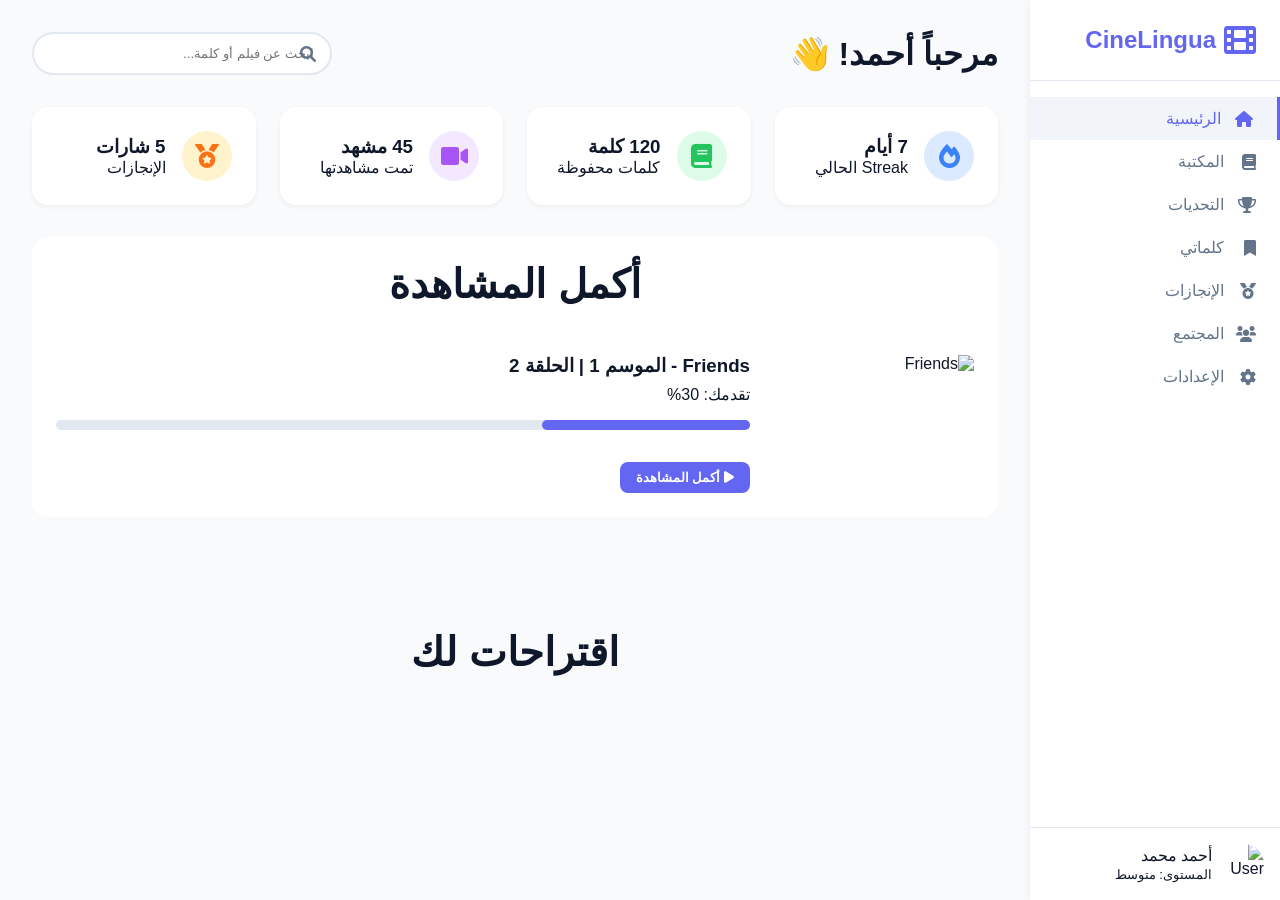
==== dashboard.html @ 458e9bb1 "Add files via upload" ====
<!DOCTYPE html>
<html lang="ar" dir="rtl">
<head>
    <meta charset="UTF-8">
    <meta name="viewport" content="width=device-width, initial-scale=1.0">
    <title>CineLingua - لوحة التحكم</title>
    <link rel="stylesheet" href="style.css">
    <link rel="stylesheet" href="dashboard.css">
    <link rel="stylesheet" href="https://cdnjs.cloudflare.com/ajax/libs/font-awesome/6.0.0/css/all.min.css">
</head>
<body>
    <div class="dashboard">
        <!-- الشريط الجانبي -->
        <aside class="sidebar">
            <div class="logo">
                <i class="fas fa-film"></i>
                <span>CineLingua</span>
            </div>
            <nav class="sidebar-nav">
                <a href="dashboard.html" class="active">
                    <i class="fas fa-home"></i>
                    <span>الرئيسية</span>
                </a>
                <a href="#library">
                    <i class="fas fa-book"></i>
                    <span>المكتبة</span>
                </a>
                <a href="#challenges">
                    <i class="fas fa-trophy"></i>
                    <span>التحديات</span>
                </a>
                <a href="#words">
                    <i class="fas fa-bookmark"></i>
                    <span>كلماتي</span>
                </a>
                <a href="#achievements">
                    <i class="fas fa-medal"></i>
                    <span>الإنجازات</span>
                </a>
                <a href="#community">
                    <i class="fas fa-users"></i>
                    <span>المجتمع</span>
                </a>
                <a href="#settings">
                    <i class="fas fa-cog"></i>
                    <span>الإعدادات</span>
                </a>
            </nav>
            <div class="sidebar-footer">
                <div class="user-info">
                    <img src="https://via.placeholder.com/40" alt="User">
                    <div>
                        <p>أحمد محمد</p>
                        <small>المستوى: متوسط</small>
                    </div>
                </div>
            </div>
        </aside>

        <!-- المحتوى الرئيسي -->
        <main class="main-content">
            <!-- شريط العلوي -->
            <header class="dashboard-header">
                <h1>مرحباً أحمد! 👋</h1>
                <div class="header-search">
                    <i class="fas fa-search"></i>
                    <input type="text" placeholder="ابحث عن فيلم أو كلمة...">
                </div>
            </header>

            <!-- بطاقات التقدم -->
            <div class="progress-cards">
                <div class="progress-card">
                    <div class="card-icon blue">
                        <i class="fas fa-fire"></i>
                    </div>
                    <div class="card-info">
                        <h3>7 أيام</h3>
                        <p>Streak الحالي</p>
                    </div>
                </div>
                <div class="progress-card">
                    <div class="card-icon green">
                        <i class="fas fa-book"></i>
                    </div>
                    <div class="card-info">
                        <h3>120 كلمة</h3>
                        <p>كلمات محفوظة</p>
                    </div>
                </div>
                <div class="progress-card">
                    <div class="card-icon purple">
                        <i class="fas fa-video"></i>
                    </div>
                    <div class="card-info">
                        <h3>45 مشهد</h3>
                        <p>تمت مشاهدتها</p>
                    </div>
                </div>
                <div class="progress-card">
                    <div class="card-icon orange">
                        <i class="fas fa-medal"></i>
                    </div>
                    <div class="card-info">
                        <h3>5 شارات</h3>
                        <p>الإنجازات</p>
                    </div>
                </div>
            </div>

            <!-- متابعة المشاهدة -->
            <section class="continue-watching">
                <h2>أكمل المشاهدة</h2>
                <div class="continue-card">
                    <img src="https://via.placeholder.com/200x120" alt="Friends">
                    <div class="continue-info">
                        <h3>Friends - الموسم 1 | الحلقة 2</h3>
                        <p>تقدمك: 30%</p>
                        <div class="progress-bar">
                            <div class="progress" style="width: 30%"></div>
                        </div>
                        <button class="btn btn-primary" onclick="continueWatching()">
                            <i class="fas fa-play"></i> أكمل المشاهدة
                        </button>
                    </div>
                </div>
            </section>

            <!-- توصيات -->
            <section class="recommendations">
                <h2>اقتراحات لك</h2>
                <div class="movie-grid">
                    <!-- نفس بطاقات الأفلام من قبل -->
                </div>
            </section>
        </main>
    </div>

    <script src="dashboard.js"></script>
</body>
</html>
---- style.css ----
* {
    margin: 0;
    padding: 0;
    box-sizing: border-box;
    font-family: 'Segoe UI', Tahoma, Geneva, Verdana, sans-serif;
}

:root {
    --primary: #6366f1;
    --primary-dark: #4f46e5;
    --secondary: #ec4899;
    --dark: #0f172a;
    --light: #f8fafc;
    --gray: #64748b;
}

body {
    background: var(--light);
    color: var(--dark);
}

/* شريط التنقل */
.navbar {
    background: white;
    box-shadow: 0 2px 10px rgba(0,0,0,0.1);
    position: fixed;
    width: 100%;
    top: 0;
    z-index: 1000;
}

.nav-container {
    max-width: 1200px;
    margin: 0 auto;
    padding: 1rem 2rem;
    display: flex;
    justify-content: space-between;
    align-items: center;
}

.logo {
    display: flex;
    align-items: center;
    gap: 0.5rem;
    font-size: 1.5rem;
    font-weight: bold;
    color: var(--primary);
}

.logo i {
    font-size: 2rem;
}

.nav-menu {
    display: flex;
    gap: 2rem;
    list-style: none;
}

.nav-menu a {
    text-decoration: none;
    color: var(--dark);
    font-weight: 500;
    transition: color 0.3s;
}

.nav-menu a:hover,
.nav-menu a.active {
    color: var(--primary);
}

.nav-buttons {
    display: flex;
    gap: 1rem;
}

.btn {
    padding: 0.5rem 1rem;
    border-radius: 0.5rem;
    text-decoration: none;
    font-weight: 600;
    transition: all 0.3s;
    cursor: pointer;
    border: none;
}

.btn-outline {
    border: 2px solid var(--primary);
    color: var(--primary);
    background: transparent;
}

.btn-outline:hover {
    background: var(--primary);
    color: white;
}

.btn-primary {
    background: var(--primary);
    color: white;
}

.btn-primary:hover {
    background: var(--primary-dark);
    transform: translateY(-2px);
    box-shadow: 0 5px 15px rgba(99, 102, 241, 0.4);
}

/* الهيدر */
.hero {
    height: 100vh;
    position: relative;
    display: flex;
    align-items: center;
    justify-content: center;
    text-align: center;
    color: white;
    margin-top: 60px;
}

.hero-video {
    position: absolute;
    top: 0;
    left: 0;
    width: 100%;
    height: 100%;
    overflow: hidden;
}

#bg-video {
    width: 100%;
    height: 100%;
    object-fit: cover;
}

.hero-overlay {
    position: absolute;
    top: 0;
    left: 0;
    width: 100%;
    height: 100%;
    background: rgba(0,0,0,0.6);
}

.hero-content {
    position: relative;
    z-index: 1;
    max-width: 800px;
    padding: 2rem;
}

.hero-content h1 {
    font-size: 3.5rem;
    margin-bottom: 1rem;
}

.highlight {
    color: var(--primary);
    background: linear-gradient(45deg, var(--primary), var(--secondary));
    -webkit-background-clip: text;
    -webkit-text-fill-color: transparent;
}

.hero-content p {
    font-size: 1.2rem;
    margin-bottom: 2rem;
    opacity: 0.9;
}

.hero-buttons {
    display: flex;
    gap: 1rem;
    justify-content: center;
    margin-bottom: 3rem;
}

.btn-large {
    padding: 1rem 2rem;
    font-size: 1.2rem;
}

.hero-stats {
    display: flex;
    justify-content: center;
    gap: 3rem;
}

.stat {
    display: flex;
    flex-direction: column;
}

.stat-number {
    font-size: 2rem;
    font-weight: bold;
    color: var(--primary);
}

.stat-label {
    font-size: 0.9rem;
    opacity: 0.8;
}

/* الأقسام العامة */
section {
    padding: 5rem 2rem;
}

.container {
    max-width: 1200px;
    margin: 0 auto;
}

h2 {
    font-size: 2.5rem;
    text-align: center;
    margin-bottom: 3rem;
    color: var(--dark);
}

/* شبكة الأفلام */
.movie-grid {
    display: grid;
    grid-template-columns: repeat(auto-fit, minmax(200px, 1fr));
    gap: 2rem;
}

.movie-card {
    background: white;
    border-radius: 1rem;
    overflow: hidden;
    box-shadow: 0 5px 15px rgba(0,0,0,0.1);
    transition: transform 0.3s;
    cursor: pointer;
}

.movie-card:hover {
    transform: translateY(-10px);
}

.movie-card img {
    width: 100%;
    height: 300px;
    object-fit: cover;
}

.movie-info {
    padding: 1rem;
}

.movie-info h3 {
    margin-bottom: 0.5rem;
}

.movie-info p {
    color: var(--gray);
    font-size: 0.9rem;
}

/* الخطوات */
.steps {
    display: grid;
    grid-template-columns: repeat(auto-fit, minmax(250px, 1fr));
    gap: 2rem;
}

.step {
    text-align: center;
    padding: 2rem;
    background: white;
    border-radius: 1rem;
    box-shadow: 0 5px 15px rgba(0,0,0,0.1);
}

.step-icon {
    font-size: 3rem;
    margin-bottom: 1rem;
}

.step h3 {
    margin-bottom: 1rem;
}

.step p {
    color: var(--gray);
}

/* التحديات */
.challenge-cards {
    display: grid;
    grid-template-columns: repeat(auto-fit, minmax(300px, 1fr));
    gap: 2rem;
}

.challenge-card {
    background: white;
    padding: 2rem;
    border-radius: 1rem;
    box-shadow: 0 5px 15px rgba(0,0,0,0.1);
    position: relative;
}

.chadge {
    position: absolute;
    top: 1rem;
    right: 1rem;
    background: var(--secondary);
    color: white;
    padding: 0.25rem 0.5rem;
    border-radius: 0.25rem;
    font-size: 0.8rem;
}

.progress-bar {
    width: 100%;
    height: 10px;
    background: #e2e8f0;
    border-radius: 5px;
    margin: 1rem 0;
}

.progress {
    height: 100%;
    background: var(--primary);
    border-radius: 5px;
}

.btn-small {
    padding: 0.25rem 0.5rem;
    font-size: 0.9rem;
    display: inline-block;
    margin-top: 1rem;
}

/* مودال */
.modal {
    display: none;
    position: fixed;
    top: 0;
    left: 0;
    width: 100%;
    height: 100%;
    background: rgba(0,0,0,0.5);
    z-index: 2000;
    justify-content: center;
    align-items: center;
}

.modal-content {
    background: white;
    padding: 2rem;
    border-radius: 1rem;
    width: 90%;
    max-width: 400px;
    position: relative;
}

.close {
    position: absolute;
    top: 1rem;
    right: 1rem;
    font-size: 1.5rem;
    cursor: pointer;
}

.modal h2 {
    margin-bottom: 2rem;
}

.modal input {
    width: 100%;
    padding: 0.75rem;
    margin-bottom: 1rem;
    border: 2px solid #e2e8f0;
    border-radius: 0.5rem;
}

.btn-full {
    width: 100%;
}

.social-login {
    text-align: center;
    margin-top: 2rem;
}

.btn-google {
    width: 100%;
    padding: 0.75rem;
    background: white;
    border: 2px solid #e2e8f0;
    border-radius: 0.5rem;
    display: flex;
    align-items: center;
    justify-content: center;
    gap: 0.5rem;
    cursor: pointer;
}

/* Footer */
footer {
    background: var(--dark);
    color: white;
    text-align: center;
    padding: 2rem;
}

/* Responsive */
.mobile-menu {
    display: none;
    background: none;
    border: none;
    font-size: 1.5rem;
    cursor: pointer;
}

@media (max-width: 768px) {
    .nav-menu,
    .nav-buttons {
        display: none;
    }
    
    .mobile-menu {
        display: block;
    }
    
    .hero-content h1 {
        font-size: 2rem;
    }
    
    .hero-stats {
        flex-direction: column;
        gap: 1rem;
    }
}

/* زر تغيير اللغة */
.lang-switcher {
    background: transparent;
    border: 2px solid var(--primary);
    color: var(--primary);
    display: flex;
    align-items: center;
    gap: 0.5rem;
    padding: 0.5rem 1rem;
    border-radius: 2rem;
    cursor: pointer;
    transition: all 0.3s;
}

.lang-switcher:hover {
    background: var(--primary);
    color: white;
}

/* تحويل للغة الإنجليزية */
[dir="ltr"] .navbar .nav-menu {
    margin-right: 0;
    margin-left: auto;
}

[dir="ltr"] .hero-content {
    text-align: left;
}

[dir="ltr"] .step {
    text-align: left;
}

/* تعديلات للغة الإنجليزية */
[dir="ltr"] .header-search i {
    right: auto;
    left: 1rem;
}

[dir="ltr"] .header-search input {
    padding: 0.75rem 2.5rem 0.75rem 1rem;
}
---- dashboard.css ----
.dashboard {
    display: flex;
    min-height: 100vh;
}

/* الشريط الجانبي */
.sidebar {
    width: 250px;
    background: white;
    box-shadow: 2px 0 10px rgba(0,0,0,0.1);
    display: flex;
    flex-direction: column;
    position: fixed;
    height: 100vh;
}

.sidebar .logo {
    padding: 1.5rem;
    border-bottom: 1px solid #e2e8f0;
}

.sidebar-nav {
    flex: 1;
    padding: 1rem 0;
}

.sidebar-nav a {
    display: flex;
    align-items: center;
    padding: 0.75rem 1.5rem;
    color: var(--gray);
    text-decoration: none;
    transition: all 0.3s;
    gap: 0.75rem;
}

.sidebar-nav a:hover,
.sidebar-nav a.active {
    background: #f1f5f9;
    color: var(--primary);
    border-right: 3px solid var(--primary);
}

.sidebar-nav i {
    width: 20px;
}

.sidebar-footer {
    padding: 1rem;
    border-top: 1px solid #e2e8f0;
}

.user-info {
    display: flex;
    align-items: center;
    gap: 0.75rem;
}

.user-info img {
    width: 40px;
    height: 40px;
    border-radius: 50%;
}

/* المحتوى الرئيسي */
.main-content {
    flex: 1;
    margin-right: 250px;
    padding: 2rem;
    background: #f8fafc;
}

.dashboard-header {
    display: flex;
    justify-content: space-between;
    align-items: center;
    margin-bottom: 2rem;
}

.header-search {
    position: relative;
}

.header-search i {
    position: absolute;
    right: 1rem;
    top: 50%;
    transform: translateY(-50%);
    color: var(--gray);
}

.header-search input {
    padding: 0.75rem 1rem 0.75rem 2.5rem;
    border: 2px solid #e2e8f0;
    border-radius: 2rem;
    width: 300px;
}

/* بطاقات التقدم */
.progress-cards {
    display: grid;
    grid-template-columns: repeat(auto-fit, minmax(200px, 1fr));
    gap: 1.5rem;
    margin-bottom: 2rem;
}

.progress-card {
    background: white;
    padding: 1.5rem;
    border-radius: 1rem;
    display: flex;
    align-items: center;
    gap: 1rem;
    box-shadow: 0 2px 5px rgba(0,0,0,0.05);
}

.card-icon {
    width: 50px;
    height: 50px;
    border-radius: 50%;
    display: flex;
    align-items: center;
    justify-content: center;
    font-size: 1.5rem;
}

.card-icon.blue {
    background: #dbeafe;
    color: #3b82f6;
}

.card-icon.green {
    background: #dcfce7;
    color: #22c55e;
}

.card-icon.purple {
    background: #f3e8ff;
    color: #a855f7;
}

.card-icon.orange {
    background: #fff3cd;
    color: #f97316;
}

/* متابعة المشاهدة */
.continue-watching {
    background: white;
    padding: 1.5rem;
    border-radius: 1rem;
    margin-bottom: 2rem;
}

.continue-card {
    display: flex;
    gap: 1.5rem;
    margin-top: 1rem;
}

.continue-card img {
    width: 200px;
    border-radius: 0.5rem;
}

.continue-info {
    flex: 1;
}

.continue-info h3 {
    margin-bottom: 0.5rem;
}

.continue-info button {
    margin-top: 1rem;
}
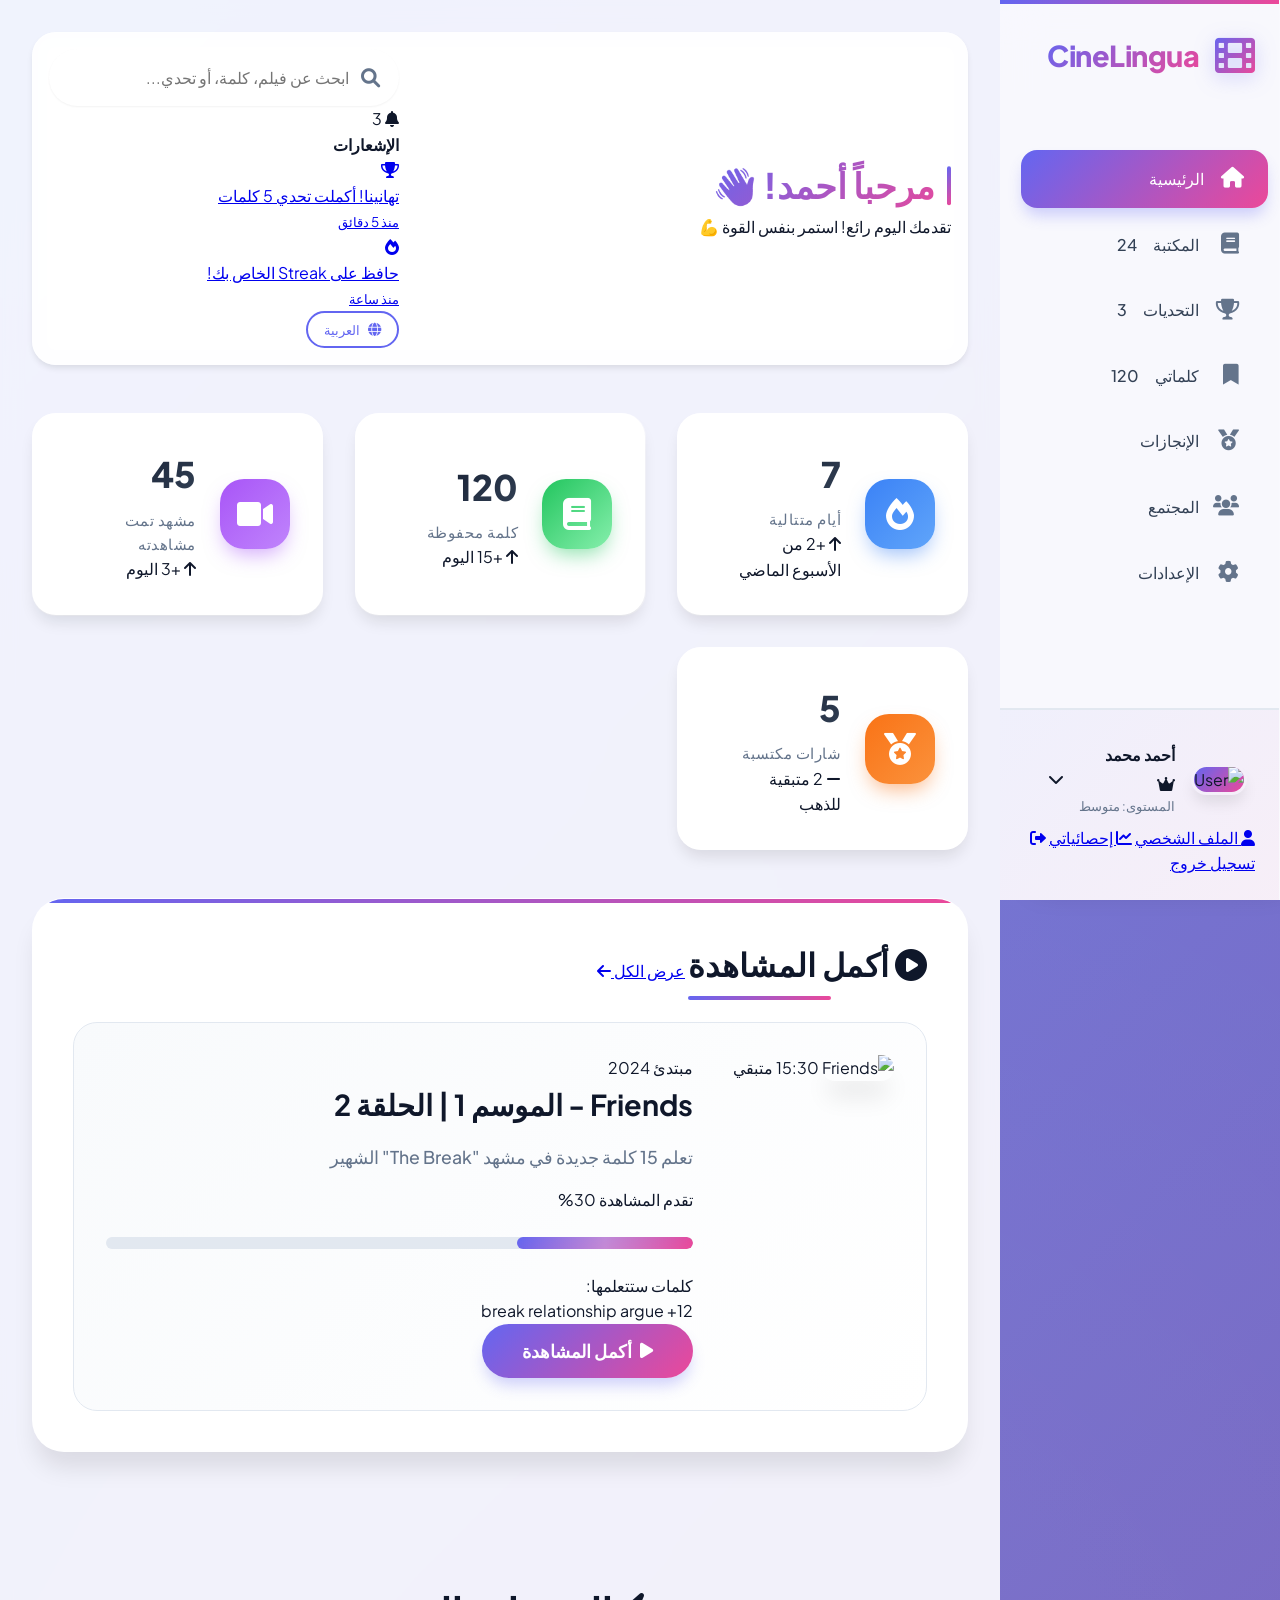
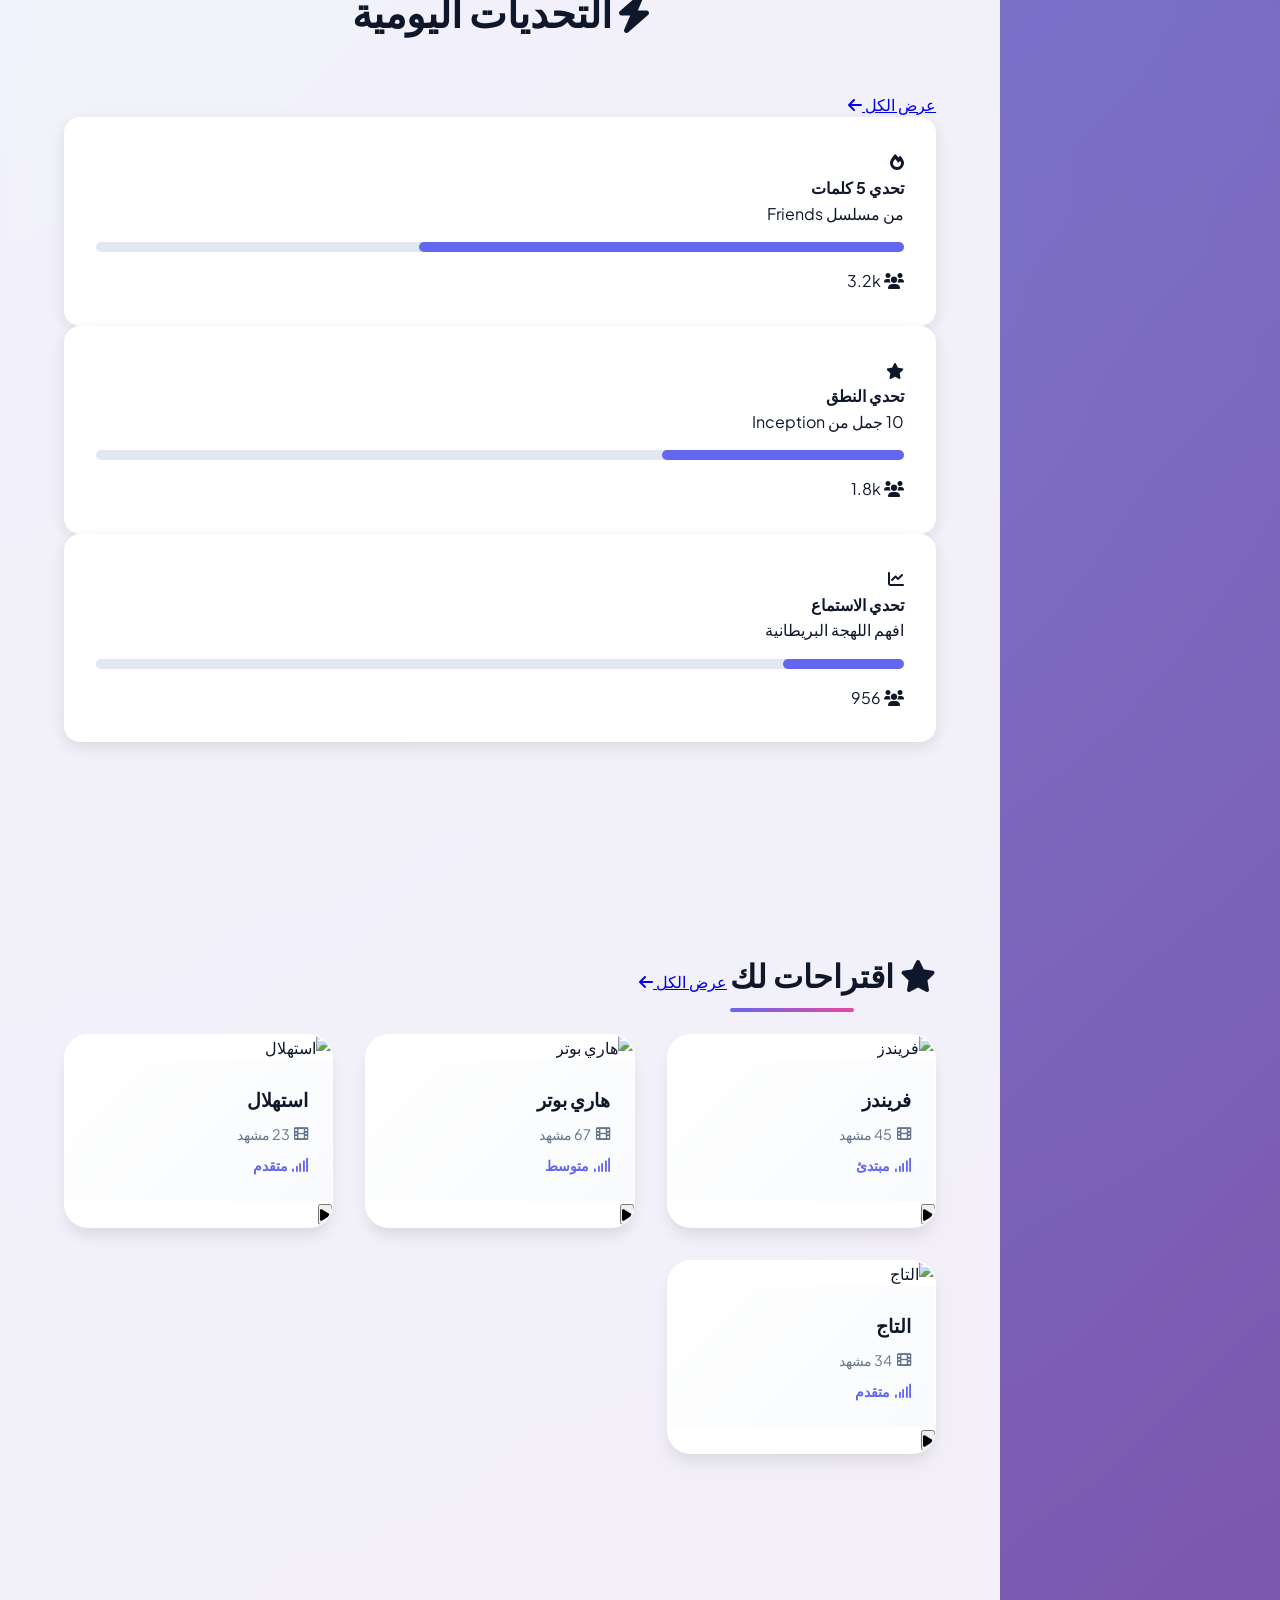
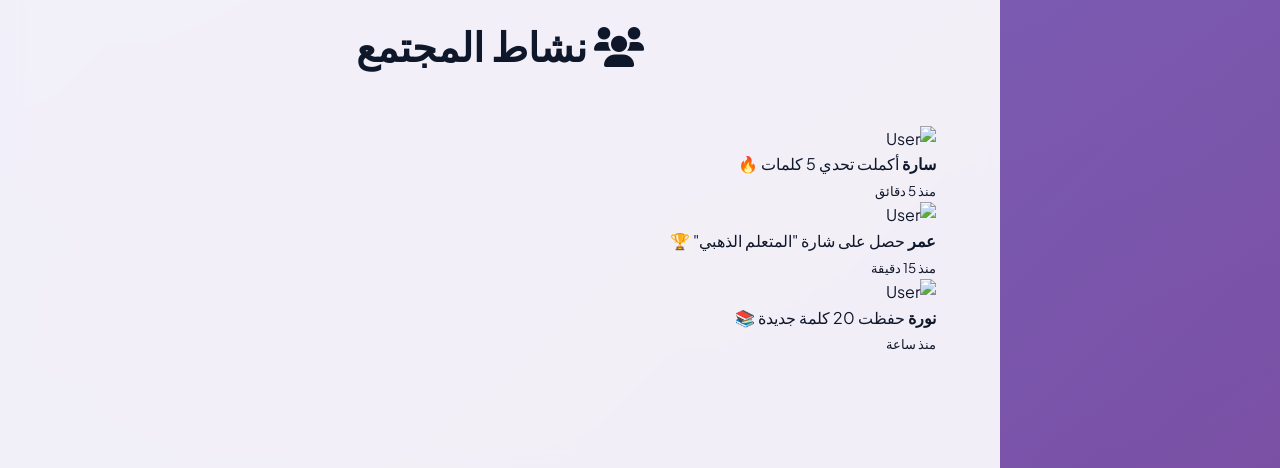
==== commit 7f5a1b9d: "Update dashboard title and enhance sidebar tooltips" ====
--- a/dashboard.html
+++ b/dashboard.html
@@ -3,139 +3,559 @@
 <head>
     <meta charset="UTF-8">
     <meta name="viewport" content="width=device-width, initial-scale=1.0">
-    <title>CineLingua - لوحة التحكم</title>
+    <title>CineLingua | لوحة التحكم - تعلم الإنجليزية بالأفلام</title>
+    
+    <!-- CSS Files -->
     <link rel="stylesheet" href="style.css">
     <link rel="stylesheet" href="dashboard.css">
+    
+    <!-- Font Awesome 6 -->
     <link rel="stylesheet" href="https://cdnjs.cloudflare.com/ajax/libs/font-awesome/6.0.0/css/all.min.css">
+    
+    <!-- Google Fonts - Plus Jakarta Sans -->
+    <link href="https://fonts.googleapis.com/css2?family=Plus+Jakarta+Sans:wght@300;400;500;600;700;800&display=swap" rel="stylesheet">
+    
+    <!-- AOS Animation Library -->
+    <link href="https://unpkg.com/aos@2.3.1/dist/aos.css" rel="stylesheet">
 </head>
 <body>
     <div class="dashboard">
-        <!-- الشريط الجانبي -->
-        <aside class="sidebar">
+        <!-- ======================================== -->
+        <!-- الشريط الجانبي - Sidebar فخم ومتطور -->
+        <!-- ======================================== -->
+        <aside class="sidebar" data-aos="fade-left" data-aos-duration="1000">
+            <!-- الجزء العلوي مع اللوجو -->
             <div class="logo">
                 <i class="fas fa-film"></i>
                 <span>CineLingua</span>
+                <div class="logo-glow"></div>
             </div>
+
+            <!-- قائمة التنقل الرئيسية -->
             <nav class="sidebar-nav">
-                <a href="dashboard.html" class="active">
+                <a href="dashboard.html" class="active" data-tooltip="الصفحة الرئيسية">
                     <i class="fas fa-home"></i>
                     <span>الرئيسية</span>
-                </a>
-                <a href="#library">
+                    <span class="active-indicator"></span>
+                </a>
+                <a href="#library" data-tooltip="مكتبة الأفلام">
                     <i class="fas fa-book"></i>
                     <span>المكتبة</span>
-                </a>
-                <a href="#challenges">
+                    <span class="badge">24</span>
+                </a>
+                <a href="#challenges" data-tooltip="التحديات اليومية">
                     <i class="fas fa-trophy"></i>
                     <span>التحديات</span>
-                </a>
-                <a href="#words">
+                    <span class="badge hot">3</span>
+                </a>
+                <a href="#words" data-tooltip="كلماتي المحفوظة">
                     <i class="fas fa-bookmark"></i>
                     <span>كلماتي</span>
-                </a>
-                <a href="#achievements">
+                    <span class="badge">120</span>
+                </a>
+                <a href="#achievements" data-tooltip="الإنجازات والشارات">
                     <i class="fas fa-medal"></i>
                     <span>الإنجازات</span>
                 </a>
-                <a href="#community">
+                <a href="#community" data-tooltip="مجتمع المتعلمين">
                     <i class="fas fa-users"></i>
                     <span>المجتمع</span>
                 </a>
-                <a href="#settings">
+                <a href="#settings" data-tooltip="الإعدادات">
                     <i class="fas fa-cog"></i>
                     <span>الإعدادات</span>
                 </a>
             </nav>
+
+            <!-- الجزء السفلي مع معلومات المستخدم -->
             <div class="sidebar-footer">
-                <div class="user-info">
-                    <img src="https://via.placeholder.com/40" alt="User">
-                    <div>
-                        <p>أحمد محمد</p>
-                        <small>المستوى: متوسط</small>
-                    </div>
+                <div class="user-info" onclick="openProfile()">
+                    <div class="user-avatar">
+                        <img src="https://ui-avatars.com/api/?name=أحمد+محمد&background=6366f1&color=fff&size=100" alt="User">
+                        <span class="online-status"></span>
+                    </div>
+                    <div class="user-details">
+                        <p class="user-name">أحمد محمد</p>
+                        <div class="user-level">
+                            <i class="fas fa-crown"></i>
+                            <small>المستوى: متوسط</small>
+                        </div>
+                    </div>
+                    <i class="fas fa-chevron-down user-arrow"></i>
+                </div>
+
+                <!-- قائمة سريعة للمستخدم (تظهر عند النقر) -->
+                <div class="user-quick-menu" id="userQuickMenu">
+                    <a href="#profile"><i class="fas fa-user"></i> الملف الشخصي</a>
+                    <a href="#stats"><i class="fas fa-chart-line"></i> إحصائياتي</a>
+                    <a href="#logout"><i class="fas fa-sign-out-alt"></i> تسجيل خروج</a>
                 </div>
             </div>
         </aside>
 
-        <!-- المحتوى الرئيسي -->
+        <!-- ======================================== -->
+        <!-- المحتوى الرئيسي - Main Content -->
+        <!-- ======================================== -->
         <main class="main-content">
-            <!-- شريط العلوي -->
-            <header class="dashboard-header">
-                <h1>مرحباً أحمد! 👋</h1>
-                <div class="header-search">
-                    <i class="fas fa-search"></i>
-                    <input type="text" placeholder="ابحث عن فيلم أو كلمة...">
+            <!-- الخلفية المتحركة -->
+            <div class="background-animation">
+                <div class="gradient-sphere"></div>
+                <div class="gradient-sphere-2"></div>
+                <div class="floating-shapes">
+                    <div class="shape"></div>
+                    <div class="shape"></div>
+                    <div class="shape"></div>
+                </div>
+            </div>
+
+            <!-- ======================================== -->
+            <!-- الهيدر العلوي - Header -->
+            <!-- ======================================== -->
+            <header class="dashboard-header" data-aos="fade-down" data-aos-duration="800">
+                <div class="header-left">
+                    <h1>
+                        مرحباً أحمد! 
+                        <span class="wave-emoji">👋</span>
+                    </h1>
+                    <p class="welcome-message">تقدمك اليوم رائع! استمر بنفس القوة 💪</p>
+                </div>
+
+                <div class="header-right">
+                    <!-- شريط البحث المتطور -->
+                    <div class="header-search">
+                        <i class="fas fa-search"></i>
+                        <input type="text" placeholder="ابحث عن فيلم، كلمة، أو تحدي..." id="searchInput">
+                        <div class="search-suggestions" id="searchSuggestions">
+                            <!-- تظهر الاقتراحات هنا -->
+                        </div>
+                    </div>
+
+                    <!-- الإشعارات -->
+                    <div class="notifications">
+                        <i class="fas fa-bell"></i>
+                        <span class="notification-badge">3</span>
+                        <div class="notifications-dropdown">
+                            <h4>الإشعارات</h4>
+                            <a href="#" class="notification-item unread">
+                                <i class="fas fa-trophy"></i>
+                                <div>
+                                    <p>تهانينا! أكملت تحدي 5 كلمات</p>
+                                    <small>منذ 5 دقائق</small>
+                                </div>
+                            </a>
+                            <a href="#" class="notification-item">
+                                <i class="fas fa-fire"></i>
+                                <div>
+                                    <p>حافظ على Streak الخاص بك!</p>
+                                    <small>منذ ساعة</small>
+                                </div>
+                            </a>
+                        </div>
+                    </div>
+
+                    <!-- زر تغيير اللغة -->
+                    <button class="lang-switcher" onclick="toggleLanguage()">
+                        <i class="fas fa-globe"></i>
+                        <span id="currentLang">العربية</span>
+                    </button>
                 </div>
             </header>
 
-            <!-- بطاقات التقدم -->
+            <!-- ======================================== -->
+            <!-- بطاقات التقدم - Progress Cards -->
+            <!-- ======================================== -->
             <div class="progress-cards">
-                <div class="progress-card">
-                    <div class="card-icon blue">
+                <div class="progress-card" data-aos="fade-up" data-aos-delay="100">
+                    <div class="card-icon blue floating">
                         <i class="fas fa-fire"></i>
                     </div>
                     <div class="card-info">
-                        <h3>7 أيام</h3>
-                        <p>Streak الحالي</p>
-                    </div>
-                </div>
-                <div class="progress-card">
-                    <div class="card-icon green">
+                        <h3 id="streakCount">7</h3>
+                        <p>أيام متتالية</p>
+                        <span class="card-trend positive">
+                            <i class="fas fa-arrow-up"></i> +2 من الأسبوع الماضي
+                        </span>
+                    </div>
+                    <div class="card-glow"></div>
+                </div>
+
+                <div class="progress-card" data-aos="fade-up" data-aos-delay="200">
+                    <div class="card-icon green floating" style="animation-delay: 0.2s;">
                         <i class="fas fa-book"></i>
                     </div>
                     <div class="card-info">
-                        <h3>120 كلمة</h3>
-                        <p>كلمات محفوظة</p>
-                    </div>
-                </div>
-                <div class="progress-card">
-                    <div class="card-icon purple">
+                        <h3 id="wordsCount">120</h3>
+                        <p>كلمة محفوظة</p>
+                        <span class="card-trend positive">
+                            <i class="fas fa-arrow-up"></i> +15 اليوم
+                        </span>
+                    </div>
+                    <div class="card-glow"></div>
+                </div>
+
+                <div class="progress-card" data-aos="fade-up" data-aos-delay="300">
+                    <div class="card-icon purple floating" style="animation-delay: 0.4s;">
                         <i class="fas fa-video"></i>
                     </div>
                     <div class="card-info">
-                        <h3>45 مشهد</h3>
-                        <p>تمت مشاهدتها</p>
-                    </div>
-                </div>
-                <div class="progress-card">
-                    <div class="card-icon orange">
+                        <h3 id="scenesCount">45</h3>
+                        <p>مشهد تمت مشاهدته</p>
+                        <span class="card-trend positive">
+                            <i class="fas fa-arrow-up"></i> +3 اليوم
+                        </span>
+                    </div>
+                    <div class="card-glow"></div>
+                </div>
+
+                <div class="progress-card" data-aos="fade-up" data-aos-delay="400">
+                    <div class="card-icon orange floating" style="animation-delay: 0.6s;">
                         <i class="fas fa-medal"></i>
                     </div>
                     <div class="card-info">
-                        <h3>5 شارات</h3>
-                        <p>الإنجازات</p>
-                    </div>
+                        <h3 id="achievementsCount">5</h3>
+                        <p>شارات مكتسبة</p>
+                        <span class="card-trend neutral">
+                            <i class="fas fa-minus"></i> 2 متبقية للذهب
+                        </span>
+                    </div>
+                    <div class="card-glow"></div>
                 </div>
             </div>
 
-            <!-- متابعة المشاهدة -->
-            <section class="continue-watching">
-                <h2>أكمل المشاهدة</h2>
-                <div class="continue-card">
-                    <img src="https://via.placeholder.com/200x120" alt="Friends">
+            <!-- ======================================== -->
+            <!-- قسم متابعة المشاهدة - Continue Watching -->
+            <!-- ======================================== -->
+            <section class="continue-watching" data-aos="fade-up" data-aos-duration="1000">
+                <div class="section-header">
+                    <h2>
+                        <i class="fas fa-play-circle"></i>
+                        أكمل المشاهدة
+                    </h2>
+                    <a href="#library" class="view-all">
+                        عرض الكل <i class="fas fa-arrow-left"></i>
+                    </a>
+                </div>
+
+                <div class="continue-card" onclick="continueWatching()">
+                    <div class="continue-image">
+                        <img src="https://images.unsplash.com/photo-1584905068096-36e8c5d0e63b?w=400" alt="Friends">
+                        <span class="duration">15:30 متبقي</span>
+                    </div>
                     <div class="continue-info">
+                        <div class="movie-meta">
+                            <span class="movie-level beginner">مبتدئ</span>
+                            <span class="movie-year">2024</span>
+                        </div>
                         <h3>Friends - الموسم 1 | الحلقة 2</h3>
-                        <p>تقدمك: 30%</p>
-                        <div class="progress-bar">
-                            <div class="progress" style="width: 30%"></div>
-                        </div>
-                        <button class="btn btn-primary" onclick="continueWatching()">
-                            <i class="fas fa-play"></i> أكمل المشاهدة
+                        <p class="movie-description">تعلم 15 كلمة جديدة في مشهد "The Break" الشهير</p>
+                        
+                        <!-- شريط التقدم -->
+                        <div class="progress-section">
+                            <div class="progress-header">
+                                <span>تقدم المشاهدة</span>
+                                <span class="progress-percentage">30%</span>
+                            </div>
+                            <div class="progress-bar">
+                                <div class="progress" style="width: 30%">
+                                    <div class="progress-glow"></div>
+                                </div>
+                            </div>
+                        </div>
+
+                        <!-- الكلمات المستفادة -->
+                        <div class="learned-words">
+                            <span class="words-label">كلمات ستتعلمها:</span>
+                            <div class="word-chips">
+                                <span class="word-chip">break</span>
+                                <span class="word-chip">relationship</span>
+                                <span class="word-chip">argue</span>
+                                <span class="word-chip">+12</span>
+                            </div>
+                        </div>
+
+                        <button class="btn btn-primary continue-btn">
+                            <i class="fas fa-play"></i>
+                            أكمل المشاهدة
                         </button>
                     </div>
                 </div>
             </section>
 
-            <!-- توصيات -->
-            <section class="recommendations">
-                <h2>اقتراحات لك</h2>
-                <div class="movie-grid">
-                    <!-- نفس بطاقات الأفلام من قبل -->
+            <!-- ======================================== -->
+            <!-- التحديات اليومية - Daily Challenges -->
+            <!-- ======================================== -->
+            <section class="daily-challenges" data-aos="fade-up" data-aos-duration="1000">
+                <div class="section-header">
+                    <h2>
+                        <i class="fas fa-bolt"></i>
+                        التحديات اليومية
+                    </h2>
+                    <a href="#challenges" class="view-all">
+                        عرض الكل <i class="fas fa-arrow-left"></i>
+                    </a>
+                </div>
+
+                <div class="challenges-grid">
+                    <div class="challenge-card" onclick="joinChallenge(1)">
+                        <div class="challenge-icon hot">
+                            <i class="fas fa-fire"></i>
+                        </div>
+                        <div class="challenge-info">
+                            <h4>تحدي 5 كلمات</h4>
+                            <p>من مسلسل Friends</p>
+                            <div class="challenge-progress">
+                                <div class="progress-bar small">
+                                    <div class="progress" style="width: 60%"></div>
+                                </div>
+                                <span class="participants">
+                                    <i class="fas fa-users"></i> 3.2k
+                                </span>
+                            </div>
+                        </div>
+                    </div>
+
+                    <div class="challenge-card" onclick="joinChallenge(2)">
+                        <div class="challenge-icon new">
+                            <i class="fas fa-star"></i>
+                        </div>
+                        <div class="challenge-info">
+                            <h4>تحدي النطق</h4>
+                            <p>10 جمل من Inception</p>
+                            <div class="challenge-progress">
+                                <div class="progress-bar small">
+                                    <div class="progress" style="width: 30%"></div>
+                                </div>
+                                <span class="participants">
+                                    <i class="fas fa-users"></i> 1.8k
+                                </span>
+                            </div>
+                        </div>
+                    </div>
+
+                    <div class="challenge-card" onclick="joinChallenge(3)">
+                        <div class="challenge-icon trending">
+                            <i class="fas fa-chart-line"></i>
+                        </div>
+                        <div class="challenge-info">
+                            <h4>تحدي الاستماع</h4>
+                            <p>افهم اللهجة البريطانية</p>
+                            <div class="challenge-progress">
+                                <div class="progress-bar small">
+                                    <div class="progress" style="width: 15%"></div>
+                                </div>
+                                <span class="participants">
+                                    <i class="fas fa-users"></i> 956
+                                </span>
+                            </div>
+                        </div>
+                    </div>
+                </div>
+            </section>
+
+            <!-- ======================================== -->
+            <!-- توصيات مخصصة - Recommendations -->
+            <!-- ======================================== -->
+            <section class="recommendations" data-aos="fade-up" data-aos-duration="1000">
+                <div class="section-header">
+                    <h2>
+                        <i class="fas fa-star"></i>
+                        اقتراحات لك
+                    </h2>
+                    <a href="#library" class="view-all">
+                        عرض الكل <i class="fas fa-arrow-left"></i>
+                    </a>
+                </div>
+
+                <div class="movie-grid" id="movieGrid">
+                    <!-- الأفلام تتحط هنا بالجافاسكريبت -->
+                </div>
+            </section>
+
+            <!-- ======================================== -->
+            <!-- نشاط المجتمع - Community Activity -->
+            <!-- ======================================== -->
+            <section class="community-activity" data-aos="fade-up" data-aos-duration="1000">
+                <div class="section-header">
+                    <h2>
+                        <i class="fas fa-users"></i>
+                        نشاط المجتمع
+                    </h2>
+                </div>
+
+                <div class="activity-feed">
+                    <div class="activity-item">
+                        <img src="https://ui-avatars.com/api/?name=Sara&background=ec4899&color=fff" alt="User">
+                        <div class="activity-content">
+                            <p><strong>سارة</strong> أكملت تحدي 5 كلمات 🔥</p>
+                            <small>منذ 5 دقائق</small>
+                        </div>
+                    </div>
+
+                    <div class="activity-item">
+                        <img src="https://ui-avatars.com/api/?name=Omar&background=6366f1&color=fff" alt="User">
+                        <div class="activity-content">
+                            <p><strong>عمر</strong> حصل على شارة "المتعلم الذهبي" 🏆</p>
+                            <small>منذ 15 دقيقة</small>
+                        </div>
+                    </div>
+
+                    <div class="activity-item">
+                        <img src="https://ui-avatars.com/api/?name=Nora&background=22c55e&color=fff" alt="User">
+                        <div class="activity-content">
+                            <p><strong>نورة</strong> حفظت 20 كلمة جديدة 📚</p>
+                            <small>منذ ساعة</small>
+                        </div>
+                    </div>
                 </div>
             </section>
         </main>
     </div>
 
+    <!-- ======================================== -->
+    <!-- JavaScript Files -->
+    <!-- ======================================== -->
+    <script src="https://unpkg.com/aos@2.3.1/dist/aos.js"></script>
+    <script src="translations.js"></script>
     <script src="dashboard.js"></script>
+
+    <script>
+        // تهيئة AOS للأنيميشن
+        AOS.init({
+            once: true,
+            duration: 1000,
+        });
+
+        // بيانات الأفلام للتوصيات
+        const movies = [
+            {
+                id: 1,
+                title: { ar: "فريندز", en: "Friends" },
+                image: "https://images.unsplash.com/photo-1584905068096-36e8c5d0e63b?w=300",
+                level: { ar: "مبتدئ", en: "Beginner" },
+                scenes: 45
+            },
+            {
+                id: 2,
+                title: { ar: "هاري بوتر", en: "Harry Potter" },
+                image: "https://images.unsplash.com/photo-1551024506-0bccd828d307?w=300",
+                level: { ar: "متوسط", en: "Intermediate" },
+                scenes: 67
+            },
+            {
+                id: 3,
+                title: { ar: "استهلال", en: "Inception" },
+                image: "https://images.unsplash.com/photo-1535016120720-40c646be5580?w=300",
+                level: { ar: "متقدم", en: "Advanced" },
+                scenes: 23
+            },
+            {
+                id: 4,
+                title: { ar: "التاج", en: "The Crown" },
+                image: "https://images.unsplash.com/photo-1580136579312-94651dfd596d?w=300",
+                level: { ar: "متقدم", en: "Advanced" },
+                scenes: 34
+            }
+        ];
+
+        // تحميل الأفلام
+        function loadMovies() {
+            const movieGrid = document.getElementById('movieGrid');
+            if (movieGrid) {
+                movieGrid.innerHTML = '';
+                movies.forEach(movie => {
+                    const currentLang = window.currentLanguage || 'ar';
+                    const title = movie.title[currentLang];
+                    const level = movie.level[currentLang];
+                    
+                    movieGrid.innerHTML += `
+                        <div class="movie-card" onclick="goToMovie(${movie.id})">
+                            <img src="${movie.image}" alt="${title}" loading="lazy">
+                            <div class="movie-info">
+                                <h3>${title}</h3>
+                                <p><i class="fas fa-film"></i> ${movie.scenes} مشهد</p>
+                                <p><i class="fas fa-signal"></i> ${level}</p>
+                            </div>
+                            <div class="movie-overlay">
+                                <button class="play-btn"><i class="fas fa-play"></i></button>
+                            </div>
+                        </div>
+                    `;
+                });
+            }
+        }
+
+        // تشغيل عند تحميل الصفحة
+        document.addEventListener('DOMContentLoaded', () => {
+            loadMovies();
+            
+            // تحديث الإحصائيات بشكل حي
+            updateLiveStats();
+        });
+
+        // تحديث الإحصائيات
+        function updateLiveStats() {
+            // محاكاة تحديث الأرقام
+            const streakEl = document.getElementById('streakCount');
+            const wordsEl = document.getElementById('wordsCount');
+            const scenesEl = document.getElementById('scenesCount');
+            const achievementsEl = document.getElementById('achievementsCount');
+            
+            if (streakEl) {
+                setInterval(() => {
+                    streakEl.textContent = 7 + Math.floor(Math.random() * 2);
+                }, 10000);
+            }
+        }
+
+        // دوال التفاعل
+        function continueWatching() {
+            window.location.href = 'watch.html?movie=1&scene=2';
+        }
+
+        function goToMovie(movieId) {
+            window.location.href = `watch.html?movie=${movieId}`;
+        }
+
+        function joinChallenge(challengeId) {
+            window.location.href = `challenge.html?id=${challengeId}`;
+        }
+
+        function openProfile() {
+            document.getElementById('userQuickMenu').classList.toggle('show');
+        }
+
+        // إغلاق القائمة عند النقر خارجها
+        document.addEventListener('click', (e) => {
+            if (!e.target.closest('.user-info')) {
+                document.getElementById('userQuickMenu')?.classList.remove('show');
+            }
+        });
+
+        // البحث التفاعلي
+        const searchInput = document.getElementById('searchInput');
+        const searchSuggestions = document.getElementById('searchSuggestions');
+
+        searchInput?.addEventListener('input', (e) => {
+            const query = e.target.value;
+            if (query.length > 2) {
+                // محاكاة نتائج البحث
+                searchSuggestions.innerHTML = `
+                    <a href="#"><i class="fas fa-film"></i> Friends</a>
+                    <a href="#"><i class="fas fa-bookmark"></i> break (word)</a>
+                    <a href="#"><i class="fas fa-trophy"></i> Pronunciation Challenge</a>
+                `;
+                searchSuggestions.style.display = 'block';
+            } else {
+                searchSuggestions.style.display = 'none';
+            }
+        });
+
+        // إخفاء الاقتراحات عند النقر خارجها
+        document.addEventListener('click', (e) => {
+            if (!e.target.closest('.header-search')) {
+                searchSuggestions.style.display = 'none';
+            }
+        });
+    </script>
 </body>
-</html>+                            </html>
--- a/dashboard.css
+++ b/dashboard.css
@@ -1,176 +1,1036 @@
+/* ======================================== */
+/* ROOT VARIABLES & DEFAULTS */
+/* ======================================== */
+:root {
+    --primary: #6366f1;
+    --primary-dark: #4f46e5;
+    --primary-light: #818cf8;
+    --secondary: #ec4899;
+    --secondary-dark: #db2777;
+    --secondary-light: #f472b6;
+    --dark: #0f172a;
+    --darker: #020617;
+    --light: #f8fafc;
+    --lighter: #ffffff;
+    --gray: #64748b;
+    --gray-light: #94a3b8;
+    --gray-dark: #334155;
+    --success: #22c55e;
+    --success-light: #86efac;
+    --warning: #f59e0b;
+    --danger: #ef4444;
+    --info: #3b82f6;
+    --border: #e2e8f0;
+    --border-dark: #cbd5e1;
+    --shadow-sm: 0 1px 2px 0 rgb(0 0 0 / 0.05);
+    --shadow: 0 4px 6px -1px rgb(0 0 0 / 0.1);
+    --shadow-md: 0 10px 15px -3px rgb(0 0 0 / 0.1);
+    --shadow-lg: 0 20px 25px -5px rgb(0 0 0 / 0.1);
+    --shadow-xl: 0 25px 50px -12px rgb(0 0 0 / 0.25);
+    --shadow-primary: 0 10px 15px -3px rgba(99, 102, 241, 0.3);
+    --shadow-secondary: 0 10px 15px -3px rgba(236, 72, 153, 0.3);
+    --gradient-primary: linear-gradient(135deg, var(--primary), var(--secondary));
+    --gradient-dark: linear-gradient(135deg, var(--dark), var(--darker));
+    --gradient-success: linear-gradient(135deg, #22c55e, #86efac);
+    --gradient-warning: linear-gradient(135deg, #f59e0b, #fbbf24);
+    --gradient-info: linear-gradient(135deg, #3b82f6, #60a5fa);
+    --radius-sm: 0.5rem;
+    --radius: 1rem;
+    --radius-lg: 1.5rem;
+    --radius-xl: 2rem;
+    --radius-full: 9999px;
+    --transition: all 0.3s cubic-bezier(0.4, 0, 0.2, 1);
+    --transition-slow: all 0.5s cubic-bezier(0.4, 0, 0.2, 1);
+    --transition-bounce: all 0.5s cubic-bezier(0.68, -0.55, 0.265, 1.55);
+}
+
+* {
+    margin: 0;
+    padding: 0;
+    box-sizing: border-box;
+    font-family: 'Plus Jakarta Sans', 'Segoe UI', Tahoma, Geneva, Verdana, sans-serif;
+}
+
+body {
+    background: var(--light);
+    color: var(--dark);
+    line-height: 1.6;
+    overflow-x: hidden;
+}
+
+/* ======================================== */
+/* DASHBOARD LAYOUT */
+/* ======================================== */
 .dashboard {
     display: flex;
     min-height: 100vh;
-}
-
-/* الشريط الجانبي */
+    background: linear-gradient(135deg, #667eea 0%, #764ba2 100%);
+    position: relative;
+    overflow: hidden;
+}
+
+.dashboard::before {
+    content: '';
+    position: absolute;
+    top: -50%;
+    right: -50%;
+    width: 200%;
+    height: 200%;
+    background: radial-gradient(circle, rgba(255,255,255,0.1) 0%, transparent 70%);
+    animation: rotate 30s linear infinite;
+}
+
+@keyframes rotate {
+    from { transform: rotate(0deg); }
+    to { transform: rotate(360deg); }
+}
+
+/* ======================================== */
+/* SIDEBAR - فخم ومتطور */
+/* ======================================== */
 .sidebar {
-    width: 250px;
-    background: white;
-    box-shadow: 2px 0 10px rgba(0,0,0,0.1);
+    width: 280px;
+    background: rgba(255, 255, 255, 0.95);
+    backdrop-filter: blur(20px);
+    -webkit-backdrop-filter: blur(20px);
+    border-right: 1px solid rgba(255, 255, 255, 0.2);
+    box-shadow: 20px 0 30px -15px rgba(0, 0, 0, 0.2);
     display: flex;
     flex-direction: column;
     position: fixed;
     height: 100vh;
+    z-index: 100;
+    transition: var(--transition-bounce);
+}
+
+.sidebar:hover {
+    box-shadow: 30px 0 40px -15px rgba(99, 102, 241, 0.3);
 }
 
 .sidebar .logo {
-    padding: 1.5rem;
-    border-bottom: 1px solid #e2e8f0;
+    padding: 2rem 1.5rem;
+    border-bottom: 2px solid var(--gradient-primary);
+    position: relative;
+    overflow: hidden;
+}
+
+.sidebar .logo::before {
+    content: '';
+    position: absolute;
+    top: 0;
+    left: 0;
+    right: 0;
+    height: 4px;
+    background: var(--gradient-primary);
+    animation: shimmer 2s infinite;
+}
+
+@keyframes shimmer {
+    0% { transform: translateX(-100%); }
+    100% { transform: translateX(100%); }
+}
+
+.sidebar .logo i {
+    font-size: 2.5rem;
+    background: var(--gradient-primary);
+    -webkit-background-clip: text;
+    -webkit-text-fill-color: transparent;
+    margin-left: 0.5rem;
+    filter: drop-shadow(0 5px 10px rgba(99, 102, 241, 0.3));
+}
+
+.sidebar .logo span {
+    font-size: 1.8rem;
+    font-weight: 800;
+    background: var(--gradient-primary);
+    -webkit-background-clip: text;
+    -webkit-text-fill-color: transparent;
+    letter-spacing: -0.5px;
 }
 
 .sidebar-nav {
     flex: 1;
-    padding: 1rem 0;
+    padding: 2rem 0;
 }
 
 .sidebar-nav a {
     display: flex;
     align-items: center;
-    padding: 0.75rem 1.5rem;
-    color: var(--gray);
+    padding: 1rem 1.5rem;
+    margin: 0.5rem 1rem;
+    color: var(--gray-dark);
     text-decoration: none;
-    transition: all 0.3s;
-    gap: 0.75rem;
+    transition: var(--transition);
+    gap: 1rem;
+    border-radius: var(--radius);
+    position: relative;
+    overflow: hidden;
+    font-weight: 500;
+}
+
+.sidebar-nav a::before {
+    content: '';
+    position: absolute;
+    left: 0;
+    top: 0;
+    height: 100%;
+    width: 0;
+    background: var(--gradient-primary);
+    opacity: 0.1;
+    transition: var(--transition);
+    z-index: -1;
+}
+
+.sidebar-nav a:hover::before,
+.sidebar-nav a.active::before {
+    width: 100%;
 }
 
 .sidebar-nav a:hover,
 .sidebar-nav a.active {
-    background: #f1f5f9;
     color: var(--primary);
-    border-right: 3px solid var(--primary);
+    transform: translateX(5px);
+    box-shadow: var(--shadow-md);
+}
+
+.sidebar-nav a.active {
+    background: var(--gradient-primary);
+    color: white;
+    box-shadow: var(--shadow-primary);
+}
+
+.sidebar-nav a.active i {
+    color: white;
 }
 
 .sidebar-nav i {
-    width: 20px;
+    width: 24px;
+    font-size: 1.3rem;
+    color: var(--gray);
+    transition: var(--transition);
+}
+
+.sidebar-nav a:hover i {
+    color: var(--primary);
+    transform: scale(1.1);
 }
 
 .sidebar-footer {
-    padding: 1rem;
-    border-top: 1px solid #e2e8f0;
+    padding: 1.5rem;
+    border-top: 2px solid var(--border);
+    background: linear-gradient(135deg, rgba(99, 102, 241, 0.05), rgba(236, 72, 153, 0.05));
 }
 
 .user-info {
     display: flex;
     align-items: center;
-    gap: 0.75rem;
+    gap: 1rem;
+    padding: 0.5rem;
+    border-radius: var(--radius);
+    transition: var(--transition);
+    cursor: pointer;
+}
+
+.user-info:hover {
+    background: rgba(99, 102, 241, 0.1);
+    transform: translateY(-2px);
 }
 
 .user-info img {
-    width: 40px;
-    height: 40px;
-    border-radius: 50%;
-}
-
-/* المحتوى الرئيسي */
+    width: 50px;
+    height: 50px;
+    border-radius: var(--radius-full);
+    border: 3px solid transparent;
+    background: var(--gradient-primary);
+    background-clip: padding-box;
+    box-shadow: var(--shadow-md);
+    transition: var(--transition);
+}
+
+.user-info:hover img {
+    transform: scale(1.05);
+    border-color: var(--primary);
+}
+
+.user-info div p {
+    font-weight: 700;
+    color: var(--dark);
+    margin-bottom: 0.2rem;
+}
+
+.user-info div small {
+    color: var(--gray);
+    font-size: 0.8rem;
+    display: flex;
+    align-items: center;
+    gap: 0.3rem;
+}
+
+.user-info div small i {
+    color: var(--success);
+    font-size: 0.6rem;
+}
+
+/* ======================================== */
+/* MAIN CONTENT */
+/* ======================================== */
 .main-content {
     flex: 1;
-    margin-right: 250px;
+    margin-right: 280px;
     padding: 2rem;
-    background: #f8fafc;
-}
-
+    background: rgba(255, 255, 255, 0.9);
+    backdrop-filter: blur(10px);
+    -webkit-backdrop-filter: blur(10px);
+    min-height: 100vh;
+    position: relative;
+    z-index: 1;
+}
+
+/* ======================================== */
+/* DASHBOARD HEADER - فخم جداً */
+/* ======================================== */
 .dashboard-header {
     display: flex;
     justify-content: space-between;
     align-items: center;
-    margin-bottom: 2rem;
+    margin-bottom: 3rem;
+    padding: 1rem;
+    background: rgba(255, 255, 255, 0.8);
+    backdrop-filter: blur(10px);
+    -webkit-backdrop-filter: blur(10px);
+    border-radius: var(--radius-lg);
+    box-shadow: var(--shadow);
+    border: 1px solid rgba(255, 255, 255, 0.5);
+}
+
+.dashboard-header h1 {
+    font-size: 2.2rem;
+    font-weight: 800;
+    background: var(--gradient-primary);
+    -webkit-background-clip: text;
+    -webkit-text-fill-color: transparent;
+    position: relative;
+    padding-right: 1rem;
+}
+
+.dashboard-header h1::after {
+    content: '';
+    position: absolute;
+    right: 0;
+    top: 50%;
+    transform: translateY(-50%);
+    width: 4px;
+    height: 70%;
+    background: var(--gradient-primary);
+    border-radius: var(--radius-full);
 }
 
 .header-search {
     position: relative;
+    min-width: 350px;
 }
 
 .header-search i {
     position: absolute;
-    right: 1rem;
+    right: 1.2rem;
     top: 50%;
     transform: translateY(-50%);
     color: var(--gray);
+    font-size: 1.2rem;
+    transition: var(--transition);
+    z-index: 2;
 }
 
 .header-search input {
-    padding: 0.75rem 1rem 0.75rem 2.5rem;
-    border: 2px solid #e2e8f0;
-    border-radius: 2rem;
-    width: 300px;
-}
-
-/* بطاقات التقدم */
+    width: 100%;
+    padding: 1rem 3rem 1rem 1.5rem;
+    border: 2px solid transparent;
+    background: white;
+    border-radius: var(--radius-full);
+    font-size: 1rem;
+    transition: var(--transition);
+    box-shadow: var(--shadow-sm);
+}
+
+.header-search input:focus {
+    outline: none;
+    border-color: var(--primary);
+    box-shadow: var(--shadow-primary);
+    transform: scale(1.02);
+}
+
+.header-search input:focus + i {
+    color: var(--primary);
+    transform: translateY(-50%) scale(1.1);
+}
+
+/* ======================================== */
+/* PROGRESS CARDS - بطاقات تفاعلية */
+/* ======================================== */
 .progress-cards {
     display: grid;
-    grid-template-columns: repeat(auto-fit, minmax(200px, 1fr));
-    gap: 1.5rem;
-    margin-bottom: 2rem;
+    grid-template-columns: repeat(auto-fit, minmax(260px, 1fr));
+    gap: 2rem;
+    margin-bottom: 3rem;
 }
 
 .progress-card {
     background: white;
-    padding: 1.5rem;
-    border-radius: 1rem;
+    padding: 2rem;
+    border-radius: var(--radius-lg);
     display: flex;
     align-items: center;
-    gap: 1rem;
-    box-shadow: 0 2px 5px rgba(0,0,0,0.05);
+    gap: 1.5rem;
+    box-shadow: var(--shadow-md);
+    transition: var(--transition-bounce);
+    position: relative;
+    overflow: hidden;
+    border: 1px solid rgba(255, 255, 255, 0.3);
+    backdrop-filter: blur(10px);
+    cursor: pointer;
+}
+
+.progress-card::before {
+    content: '';
+    position: absolute;
+    top: 0;
+    left: 0;
+    right: 0;
+    bottom: 0;
+    background: var(--gradient-primary);
+    opacity: 0;
+    transition: var(--transition);
+    z-index: 0;
+}
+
+.progress-card:hover {
+    transform: translateY(-10px) scale(1.02);
+    box-shadow: var(--shadow-xl);
+}
+
+.progress-card:hover::before {
+    opacity: 0.05;
 }
 
 .card-icon {
-    width: 50px;
-    height: 50px;
-    border-radius: 50%;
+    width: 70px;
+    height: 70px;
+    border-radius: var(--radius-lg);
     display: flex;
     align-items: center;
     justify-content: center;
-    font-size: 1.5rem;
+    font-size: 2rem;
+    position: relative;
+    z-index: 1;
+    transition: var(--transition);
+    box-shadow: var(--shadow-md);
+}
+
+.progress-card:hover .card-icon {
+    transform: rotate(10deg) scale(1.1);
 }
 
 .card-icon.blue {
-    background: #dbeafe;
-    color: #3b82f6;
+    background: linear-gradient(135deg, #3b82f6, #60a5fa);
+    color: white;
+    box-shadow: 0 10px 20px -5px rgba(59, 130, 246, 0.5);
 }
 
 .card-icon.green {
-    background: #dcfce7;
-    color: #22c55e;
+    background: linear-gradient(135deg, #22c55e, #86efac);
+    color: white;
+    box-shadow: 0 10px 20px -5px rgba(34, 197, 94, 0.5);
 }
 
 .card-icon.purple {
-    background: #f3e8ff;
-    color: #a855f7;
+    background: linear-gradient(135deg, #a855f7, #c084fc);
+    color: white;
+    box-shadow: 0 10px 20px -5px rgba(168, 85, 247, 0.5);
 }
 
 .card-icon.orange {
-    background: #fff3cd;
-    color: #f97316;
-}
-
-/* متابعة المشاهدة */
+    background: linear-gradient(135deg, #f97316, #fb923c);
+    color: white;
+    box-shadow: 0 10px 20px -5px rgba(249, 115, 22, 0.5);
+}
+
+.card-info {
+    flex: 1;
+    z-index: 1;
+}
+
+.card-info h3 {
+    font-size: 2.2rem;
+    font-weight: 800;
+    margin-bottom: 0.3rem;
+    background: linear-gradient(135deg, var(--dark), var(--gray-dark));
+    -webkit-background-clip: text;
+    -webkit-text-fill-color: transparent;
+}
+
+.card-info p {
+    color: var(--gray);
+    font-weight: 500;
+    font-size: 0.95rem;
+    letter-spacing: 0.5px;
+}
+
+/* ======================================== */
+/* CONTINUE WATCHING - قسم متابعة المشاهدة */
+/* ======================================== */
 .continue-watching {
     background: white;
-    padding: 1.5rem;
-    border-radius: 1rem;
+    padding: 2.5rem;
+    border-radius: var(--radius-xl);
+    margin-bottom: 3rem;
+    box-shadow: var(--shadow-lg);
+    position: relative;
+    overflow: hidden;
+    border: 1px solid rgba(255, 255, 255, 0.5);
+}
+
+.continue-watching::before {
+    content: '';
+    position: absolute;
+    top: 0;
+    left: 0;
+    right: 0;
+    height: 4px;
+    background: var(--gradient-primary);
+    animation: shimmer 3s infinite;
+}
+
+.continue-watching h2 {
+    font-size: 2rem;
+    font-weight: 700;
     margin-bottom: 2rem;
+    position: relative;
+    display: inline-block;
+}
+
+.continue-watching h2::after {
+    content: '';
+    position: absolute;
+    bottom: -10px;
+    left: 0;
+    width: 60%;
+    height: 4px;
+    background: var(--gradient-primary);
+    border-radius: var(--radius-full);
 }
 
 .continue-card {
     display: flex;
-    gap: 1.5rem;
-    margin-top: 1rem;
+    gap: 2.5rem;
+    background: linear-gradient(135deg, #f8fafc, #ffffff);
+    padding: 2rem;
+    border-radius: var(--radius-lg);
+    transition: var(--transition);
+    border: 1px solid var(--border);
+}
+
+.continue-card:hover {
+    transform: scale(1.02);
+    box-shadow: var(--shadow-lg);
+    border-color: var(--primary-light);
 }
 
 .continue-card img {
-    width: 200px;
-    border-radius: 0.5rem;
+    width: 240px;
+    height: 150px;
+    border-radius: var(--radius);
+    object-fit: cover;
+    box-shadow: var(--shadow-lg);
+    transition: var(--transition);
+}
+
+.continue-card:hover img {
+    transform: scale(1.05);
+    box-shadow: var(--shadow-xl);
 }
 
 .continue-info {
     flex: 1;
+    display: flex;
+    flex-direction: column;
+    justify-content: center;
 }
 
 .continue-info h3 {
+    font-size: 1.8rem;
+    font-weight: 700;
+    margin-bottom: 1rem;
+    color: var(--dark);
+}
+
+.continue-info p {
+    color: var(--gray);
+    font-size: 1.1rem;
+    margin-bottom: 1rem;
+    font-weight: 500;
+}
+
+.continue-info .progress-bar {
+    width: 100%;
+    height: 12px;
+    background: var(--border);
+    border-radius: var(--radius-full);
+    margin: 1.5rem 0;
+    overflow: hidden;
+    position: relative;
+}
+
+.continue-info .progress {
+    height: 100%;
+    background: var(--gradient-primary);
+    border-radius: var(--radius-full);
+    position: relative;
+    overflow: hidden;
+}
+
+.continue-info .progress::after {
+    content: '';
+    position: absolute;
+    top: 0;
+    left: 0;
+    right: 0;
+    bottom: 0;
+    background: linear-gradient(90deg, transparent, rgba(255,255,255,0.3), transparent);
+    animation: shimmer 2s infinite;
+}
+
+.continue-info button {
+    align-self: flex-start;
+    padding: 1rem 2.5rem;
+    font-size: 1.1rem;
+    border: none;
+    border-radius: var(--radius-full);
+    background: var(--gradient-primary);
+    color: white;
+    font-weight: 600;
+    cursor: pointer;
+    transition: var(--transition-bounce);
+    box-shadow: var(--shadow-primary);
+    display: flex;
+    align-items: center;
+    gap: 0.5rem;
+}
+
+.continue-info button:hover {
+    transform: translateY(-3px) scale(1.05);
+    box-shadow: var(--shadow-xl);
+}
+
+.continue-info button i {
+    transition: var(--transition);
+}
+
+.continue-info button:hover i {
+    transform: translateX(5px);
+}
+
+/* ======================================== */
+/* RECOMMENDATIONS - توصيات أفلام */
+/* ======================================== */
+.recommendations {
+    margin-top: 3rem;
+}
+
+.recommendations h2 {
+    font-size: 2rem;
+    font-weight: 700;
+    margin-bottom: 2rem;
+    position: relative;
+    display: inline-block;
+}
+
+.recommendations h2::after {
+    content: '';
+    position: absolute;
+    bottom: -10px;
+    left: 0;
+    width: 60%;
+    height: 4px;
+    background: var(--gradient-primary);
+    border-radius: var(--radius-full);
+}
+
+.movie-grid {
+    display: grid;
+    grid-template-columns: repeat(auto-fill, minmax(220px, 1fr));
+    gap: 2rem;
+}
+
+.movie-card {
+    background: white;
+    border-radius: var(--radius-lg);
+    overflow: hidden;
+    box-shadow: var(--shadow-md);
+    transition: var(--transition-bounce);
+    cursor: pointer;
+    position: relative;
+    border: 1px solid transparent;
+}
+
+.movie-card:hover {
+    transform: translateY(-15px) scale(1.03);
+    box-shadow: var(--shadow-xl);
+    border-color: var(--primary-light);
+}
+
+.movie-card img {
+    width: 100%;
+    height: 280px;
+    object-fit: cover;
+    transition: var(--transition);
+}
+
+.movie-card:hover img {
+    transform: scale(1.1);
+}
+
+.movie-info {
+    padding: 1.5rem;
+    background: linear-gradient(135deg, white, #f8fafc);
+    position: relative;
+    z-index: 1;
+}
+
+.movie-info h3 {
+    font-size: 1.2rem;
+    font-weight: 700;
     margin-bottom: 0.5rem;
-}
-
-.continue-info button {
-    margin-top: 1rem;
-}+    color: var(--dark);
+}
+
+.movie-info p {
+    color: var(--gray);
+    font-size: 0.9rem;
+    display: flex;
+    align-items: center;
+    gap: 0.3rem;
+}
+
+.movie-info p:last-child {
+    color: var(--primary);
+    font-weight: 600;
+    margin-top: 0.5rem;
+}
+
+.movie-card::before {
+    content: '';
+    position: absolute;
+    top: 0;
+    left: 0;
+    right: 0;
+    bottom: 0;
+    background: var(--gradient-primary);
+    opacity: 0;
+    transition: var(--transition);
+    z-index: 0;
+}
+
+.movie-card:hover::before {
+    opacity: 0.1;
+}
+
+/* ======================================== */
+/* LOADING ANIMATIONS */
+/* ======================================== */
+@keyframes pulse {
+    0%, 100% { transform: scale(1); }
+    50% { transform: scale(1.05); }
+}
+
+@keyframes float {
+    0%, 100% { transform: translateY(0); }
+    50% { transform: translateY(-10px); }
+}
+
+@keyframes glow {
+    0%, 100% { box-shadow: 0 0 20px rgba(99, 102, 241, 0.3); }
+    50% { box-shadow: 0 0 40px rgba(99, 102, 241, 0.6); }
+}
+
+.loading {
+    animation: pulse 2s infinite;
+}
+
+.floating {
+    animation: float 3s ease-in-out infinite;
+}
+
+.glow {
+    animation: glow 2s ease-in-out infinite;
+}
+
+/* ======================================== */
+/* RTL SUPPORT */
+/* ======================================== */
+[dir="ltr"] .sidebar {
+    border-right: none;
+    border-left: 1px solid rgba(255, 255, 255, 0.2);
+}
+
+[dir="ltr"] .main-content {
+    margin-right: 0;
+    margin-left: 280px;
+}
+
+[dir="ltr"] .sidebar-nav a.active {
+    border-right: none;
+    border-left: 3px solid var(--primary);
+}
+
+[dir="ltr"] .sidebar-nav a:hover {
+    transform: translateX(-5px);
+}
+
+[dir="ltr"] .dashboard-header h1::after {
+    right: auto;
+    left: 0;
+}
+
+[dir="ltr"] .header-search i {
+    right: auto;
+    left: 1.2rem;
+}
+
+[dir="ltr"] .header-search input {
+    padding: 1rem 1.5rem 1rem 3rem;
+}
+
+[dir="ltr"] .continue-watching h2::after {
+    left: auto;
+    right: 0;
+}
+
+[dir="ltr"] .recommendations h2::after {
+    left: auto;
+    right: 0;
+}
+
+/* ======================================== */
+/* RESPONSIVE DESIGN */
+/* ======================================== */
+@media (max-width: 1200px) {
+    .sidebar {
+        width: 240px;
+    }
+    
+    .main-content {
+        margin-right: 240px;
+    }
+    
+    .progress-cards {
+        grid-template-columns: repeat(2, 1fr);
+    }
+}
+
+@media (max-width: 992px) {
+    .dashboard-header {
+        flex-direction: column;
+        gap: 1rem;
+        align-items: stretch;
+    }
+    
+    .header-search {
+        min-width: auto;
+    }
+    
+    .continue-card {
+        flex-direction: column;
+    }
+    
+    .continue-card img {
+        width: 100%;
+        height: 200px;
+    }
+}
+
+@media (max-width: 768px) {
+    .sidebar {
+        transform: translateX(100%);
+        position: fixed;
+        z-index: 1000;
+    }
+    
+    .sidebar.active {
+        transform: translateX(0);
+    }
+    
+    .main-content {
+        margin-right: 0;
+    }
+    
+    .progress-cards {
+        grid-template-columns: 1fr;
+    }
+    
+    .movie-grid {
+        grid-template-columns: repeat(2, 1fr);
+    }
+    
+    [dir="ltr"] .sidebar {
+        transform: translateX(-100%);
+    }
+    
+    [dir="ltr"] .sidebar.active {
+        transform: translateX(0);
+    }
+    
+    [dir="ltr"] .main-content {
+        margin-left: 0;
+    }
+}
+
+@media (max-width: 480px) {
+    .movie-grid {
+        grid-template-columns: 1fr;
+    }
+    
+    .dashboard-header h1 {
+        font-size: 1.8rem;
+    }
+    
+    .continue-info h3 {
+        font-size: 1.4rem;
+    }
+    
+    .continue-info button {
+        width: 100%;
+        justify-content: center;
+    }
+}
+
+/* ======================================== */
+/* SCROLLBAR - مخصص */
+/* ======================================== */
+::-webkit-scrollbar {
+    width: 10px;
+    height: 10px;
+}
+
+::-webkit-scrollbar-track {
+    background: var(--light);
+    border-radius: var(--radius-full);
+}
+
+::-webkit-scrollbar-thumb {
+    background: var(--gradient-primary);
+    border-radius: var(--radius-full);
+    transition: var(--transition);
+}
+
+::-webkit-scrollbar-thumb:hover {
+    background: linear-gradient(135deg, var(--primary-dark), var(--secondary-dark));
+}
+
+/* ======================================== */
+/* TOOLTIPS */
+/* ======================================== */
+[data-tooltip] {
+    position: relative;
+    cursor: pointer;
+}
+
+[data-tooltip]:before {
+    content: attr(data-tooltip);
+    position: absolute;
+    bottom: 100%;
+    left: 50%;
+    transform: translateX(-50%);
+    padding: 0.5rem 1rem;
+    background: var(--gradient-dark);
+    color: white;
+    font-size: 0.85rem;
+    white-space: nowrap;
+    border-radius: var(--radius-sm);
+    opacity: 0;
+    visibility: hidden;
+    transition: var(--transition);
+    box-shadow: var(--shadow-lg);
+    z-index: 1000;
+}
+
+[data-tooltip]:hover:before {
+    opacity: 1;
+    visibility: visible;
+    bottom: 120%;
+}
+
+/* ======================================== */
+/* GLASSMORPHISM EFFECTS */
+/* ======================================== */
+.glass {
+    background: rgba(255, 255, 255, 0.25);
+    backdrop-filter: blur(10px);
+    -webkit-backdrop-filter: blur(10px);
+    border: 1px solid rgba(255, 255, 255, 0.3);
+    box-shadow: 0 8px 32px 0 rgba(31, 38, 135, 0.37);
+}
+
+.glass-dark {
+    background: rgba(0, 0, 0, 0.25);
+    backdrop-filter: blur(10px);
+    -webkit-backdrop-filter: blur(10px);
+    border: 1px solid rgba(255, 255, 255, 0.1);
+    color: white;
+}
+
+/* ======================================== */
+/* BUTTONS VARIANTS */
+/* ======================================== */
+.btn {
+    padding: 0.8rem 1.5rem;
+    border: none;
+    border-radius: var(--radius-full);
+    font-weight: 600;
+    cursor: pointer;
+    transition: var(--transition-bounce);
+    display: inline-flex;
+    align-items: center;
+    gap: 0.5rem;
+    font-size: 1rem;
+}
+
+.btn-primary {
+    background: var(--gradient-primary);
+    color: white;
+    box-shadow: var(--shadow-primary);
+}
+
+.btn-primary:hover {
+    transform: translateY(-3px) scale(1.05);
+    box-shadow: var(--shadow-xl);
+}
+
+.btn-secondary {
+    background: var(--gradient-secondary);
+    color: white;
+    box-shadow: var(--shadow-secondary);
+}
+
+.btn-outline {
+    background: transparent;
+    border: 2px solid var(--primary);
+    color: var(--primary);
+}
+
+.btn-outline:hover {
+    background: var(--primary);
+    color: white;
+    transform: translateY(-2px);
+}
+
+.btn-glass {
+    background: rgba(255, 255, 255, 0.2);
+    backdrop-filter: blur(10px);
+    border: 1px solid rgba(255, 255, 255, 0.3);
+    color: white;
+}
+
+.btn-glass:hover {
+    background: rgba(255, 255, 255, 0.3);
+    transform: translateY(-2px);
+}
